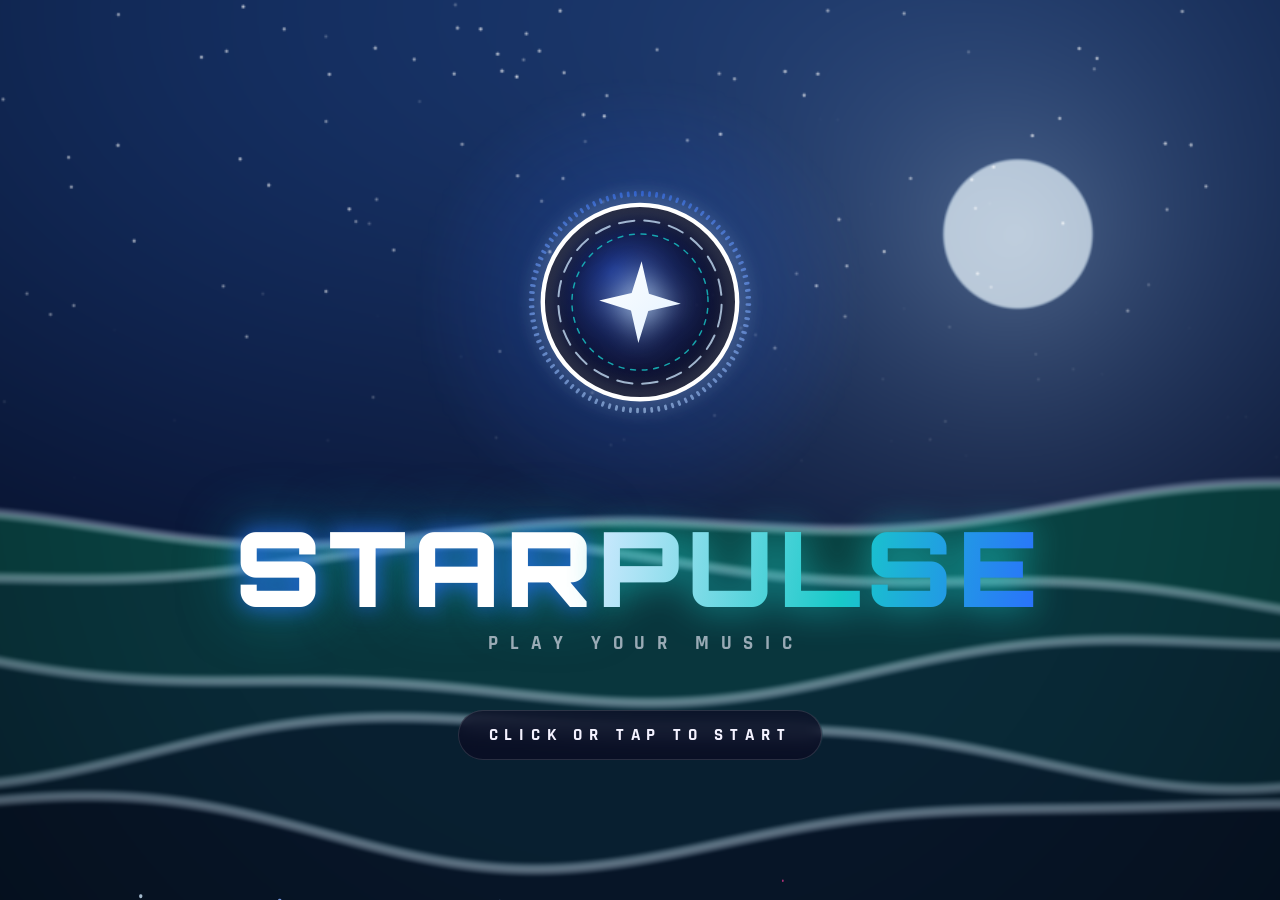
==== index.html @ 34069d81 "Add STARPULSE: a rhythm game for CrazyGames with original music and play-your-own-songs - Six origin" ====
<!DOCTYPE html>
<html lang="en">
<head>
<meta charset="utf-8">
<meta name="viewport" content="width=device-width, initial-scale=1, maximum-scale=1, user-scalable=no, viewport-fit=cover">
<title>STARPULSE — Play Your Music</title>
<meta name="description" content="STARPULSE is a neon rhythm game. Tap, slide and spin to the beat of an original soundtrack — or drop in your own songs and get an instant beatmap.">
<link rel="stylesheet" href="css/style.css">
</head>
<body data-state="boot">
<svg width="0" height="0" style="position:absolute" aria-hidden="true">
  <defs>
    <symbol id="i-gear" viewBox="0 0 24 24"><path fill="currentColor" d="M19.4 13a7.5 7.5 0 0 0 0-2l2-1.6a.5.5 0 0 0 .1-.6l-1.9-3.3a.5.5 0 0 0-.6-.2l-2.4 1a7.3 7.3 0 0 0-1.7-1l-.4-2.5a.5.5 0 0 0-.5-.4h-3.8a.5.5 0 0 0-.5.4l-.4 2.5a7.3 7.3 0 0 0-1.700 1l-2.400-1a.5.5 0 0 0-.6.2L2.500 8.800a.5.5 0 0 0 .1.6l2 1.600a7.500 7.500 0 0 0 0 2l-2 1.600a.5.5 0 0 0-.1.6l1.900 3.300c.1.2.4.3.6.2l2.400-1c.500.4 1.100.7 1.700 1l.4 2.500c0 .2.2.4.5.4h3.800c.3 0 .5-.2.5-.4l.4-2.500a7.300 7.300 0 0 0 1.700-1l2.400 1c.2.1.5 0 .6-.2l1.900-3.300a.5.5 0 0 0-.1-.6zM12 15.500a3.500 3.500 0 1 1 0-7 3.500 3.500 0 0 1 0 7z"/></symbol>
    <symbol id="i-trophy" viewBox="0 0 24 24"><path fill="currentColor" d="M18 3V2H6v1H2v4a4 4 0 0 0 4 4h.3A6 6 0 0 0 11 14.900V18H8v3h8v-3h-3v-3.100A6 6 0 0 0 17.700 11H18a4 4 0 0 0 4-4V3zM4 7V5h2v4a2 2 0 0 1-2-2zm16 0a2 2 0 0 1-2 2V5h2z"/></symbol>
    <symbol id="i-back" viewBox="0 0 24 24"><path fill="none" stroke="currentColor" stroke-width="2.6" stroke-linecap="round" stroke-linejoin="round" d="M15 5l-7 7 7 7"/></symbol>
    <symbol id="i-play" viewBox="0 0 24 24"><path fill="currentColor" d="M7 4.500v15a1 1 0 0 0 1.500.9l12.500-7.500a1 1 0 0 0 0-1.800L8.500 3.600A1 1 0 0 0 7 4.500z"/></symbol>
    <symbol id="i-pause" viewBox="0 0 24 24"><path fill="currentColor" d="M6 4h4v16H6zM14 4h4v16h-4z"/></symbol>
    <symbol id="i-plus" viewBox="0 0 24 24"><path fill="none" stroke="currentColor" stroke-width="2.6" stroke-linecap="round" d="M12 5v14M5 12h14"/></symbol>
    <symbol id="i-lock" viewBox="0 0 24 24"><path fill="currentColor" d="M17 9V7A5 5 0 0 0 7 7v2H5v12h14V9zm-8-2a3 3 0 0 1 6 0v2H9z"/></symbol>
    <symbol id="i-x" viewBox="0 0 24 24"><path fill="none" stroke="currentColor" stroke-width="2.6" stroke-linecap="round" d="M6 6l12 12M18 6L6 18"/></symbol>
    <symbol id="i-palette" viewBox="0 0 24 24"><path fill="currentColor" d="M12 3a9 9 0 1 0 0 18c1.100 0 2-.9 2-2 0-.5-.2-1-.5-1.300-.3-.4-.5-.8-.5-1.300 0-1.100.9-2 2-2h2.300A4.700 4.700 0 0 0 22 9.700C22 6 17.500 3 12 3zM6.500 12a1.500 1.500 0 1 1 0-3 1.500 1.500 0 0 1 0 3zm3-4a1.500 1.500 0 1 1 0-3 1.500 1.500 0 0 1 0 3zm5 0a1.500 1.500 0 1 1 0-3 1.500 1.500 0 0 1 0 3zm3 4a1.500 1.500 0 1 1 0-3 1.500 1.500 0 0 1 0 3z"/></symbol>
  </defs>
</svg>

<canvas id="bg"></canvas>
<canvas id="game"></canvas>

<div id="ui">
  <!-- BOOT -->
  <section id="scr-boot" class="screen active">
    <div class="boot-wrap">
      <h1 class="logo">STAR<span>PULSE</span></h1>
      <div class="boot-bar"><i id="boot-fill"></i></div>
      <div class="boot-text" id="boot-text">WARMING UP THE SYNTHS</div>
    </div>
  </section>

  <!-- TITLE -->
  <section id="scr-title" class="screen">
    <div class="title-wrap">
      <div class="emblem-slot" id="title-emblem"></div>
      <h1 class="logo big">STAR<span>PULSE</span></h1>
      <p class="tagline">PLAY YOUR MUSIC</p>
      <div class="press" id="press-start">CLICK OR TAP TO START</div>
    </div>
  </section>

  <!-- MAIN MENU -->
  <section id="scr-menu" class="screen">
    <header class="topbar">
      <div class="player">
        <div class="lvl"><span id="pl-level">1</span></div>
        <div class="pl-info">
          <div class="pl-name" id="pl-name">PLAYER</div>
          <div class="xpbar"><i id="pl-xp"></i></div>
          <div class="pl-sub" id="pl-sub">0 / 400 XP</div>
        </div>
      </div>
      <div class="top-actions">
        <button class="icon-btn" data-act="achv" title="Achievements"><svg><use href="#i-trophy"/></svg></button>
        <button class="icon-btn" data-act="settings" title="Settings"><svg><use href="#i-gear"/></svg></button>
      </div>
    </header>
    <div class="menu-main">
      <div class="emblem-slot" id="menu-emblem"></div>
      <div class="menu-col">
        <h1 class="logo">STAR<span>PULSE</span></h1>
        <nav class="menu-nav">
          <button class="mbtn primary" data-act="play"><b>PLAY</b><small>Original soundtrack · 4 difficulties each</small></button>
          <button class="mbtn" data-act="import"><b>YOUR MUSIC</b><small>Drop in any song — instant beatmap</small></button>
          <button class="mbtn" data-act="custom"><b>CUSTOMIZE</b><small>Note skins, palettes &amp; cursor trails</small></button>
          <button class="mbtn" data-act="help"><b>HOW TO PLAY</b><small>Tap · Slide · Spin</small></button>
        </nav>
      </div>
    </div>
    <footer class="nowplaying"><span class="eq"><i></i><i></i><i></i><i></i></span><span id="np-text">Synthesising soundtrack…</span></footer>
  </section>

  <!-- SONG SELECT -->
  <section id="scr-select" class="screen">
    <header class="topbar">
      <button class="back-btn" data-act="back"><svg><use href="#i-back"/></svg><span>BACK</span></button>
      <h2 class="scr-title">SELECT TRACK</h2>
      <div class="top-actions">
        <button class="icon-btn" data-act="custom" title="Customize"><svg><use href="#i-palette"/></svg></button>
        <button class="icon-btn" data-act="settings" title="Settings"><svg><use href="#i-gear"/></svg></button>
      </div>
    </header>
    <div class="select-body">
      <aside class="panel info">
        <div class="tag" id="si-genre">GENRE</div>
        <h2 id="si-title">Title</h2>
        <div class="artist" id="si-artist">Artist</div>
        <div class="stats">
          <div><b id="si-bpm">0</b><small>BPM</small></div>
          <div><b id="si-len">0:00</b><small>LENGTH</small></div>
          <div><b id="si-notes">0</b><small>NOTES</small></div>
          <div><b id="si-stars">0.0</b><small>LEVEL ★</small></div>
        </div>
        <div class="diff-tabs" id="diff-tabs"></div>
        <div class="best" id="si-best"></div>
        <div class="info-actions">
          <button class="btn ghost" data-act="mods">MODS<span id="mods-badge"></span></button>
          <button class="btn play" data-act="start"><svg><use href="#i-play"/></svg><span>PLAY</span></button>
        </div>
      </aside>
      <div class="song-list" id="song-list"></div>
    </div>
  </section>

  <!-- RESULTS -->
  <section id="scr-results" class="screen">
    <div class="res-wrap panel">
      <div class="res-left">
        <div class="rank-badge" id="res-rank">S</div>
        <div class="res-status" id="res-status">TRACK CLEAR</div>
        <div class="res-flags" id="res-flags"></div>
      </div>
      <div class="res-right">
        <div class="res-song"><h2 id="res-title">Title</h2><div id="res-sub">Artist</div></div>
        <div class="res-score" id="res-score">0</div>
        <div class="res-grid">
          <div><b id="res-acc">0%</b><small>ACCURACY</small></div>
          <div><b id="res-combo">0x</b><small>MAX COMBO</small></div>
          <div class="j p"><b id="res-p">0</b><small>PERFECT</small></div>
          <div class="j g"><b id="res-g">0</b><small>GREAT</small></div>
          <div class="j o"><b id="res-o">0</b><small>OK</small></div>
          <div class="j m"><b id="res-m">0</b><small>MISS</small></div>
        </div>
        <canvas id="res-graph"></canvas>
        <div class="res-timing" id="res-timing"></div>
        <div class="res-xp"><span id="res-xp-text">+0 XP</span><div class="xpbar"><i id="res-xp-bar"></i></div><span id="res-lvl">LV 1</span></div>
        <div class="res-actions">
          <button class="btn ghost" data-act="res-retry">RETRY</button>
          <button class="btn play" data-act="res-continue"><span>CONTINUE</span></button>
        </div>
      </div>
    </div>
  </section>

  <!-- IN-GAME BUTTONS -->
  <button id="btn-pause" class="hud-btn" title="Pause"><svg><use href="#i-pause"/></svg></button>
  <button id="btn-skip" class="skip-btn">SKIP INTRO <kbd>SPACE</kbd></button>

  <!-- OVERLAYS -->
  <div class="overlay" id="ov-pause"><div class="panel modal narrow">
    <h2>PAUSED</h2>
    <button class="btn play wide" data-act="resume"><span>RESUME</span></button>
    <button class="btn ghost wide" data-act="retry">RETRY</button>
    <button class="btn ghost wide" data-act="settings">SETTINGS</button>
    <button class="btn ghost wide" data-act="quit">QUIT TO TRACKS</button>
  </div></div>

  <div class="overlay" id="ov-fail"><div class="panel modal narrow">
    <h2 class="danger">ENERGY DEPLETED</h2>
    <p class="muted" id="fail-sub">You made it 0% of the way.</p>
    <button class="btn gold wide" data-act="revive" id="btn-revive"><span>▶ REVIVE — WATCH AD</span></button>
    <button class="btn play wide" data-act="fail-retry"><span>RETRY</span></button>
    <button class="btn ghost wide" data-act="fail-quit">QUIT TO TRACKS</button>
  </div></div>

  <div class="overlay" id="ov-loading"><div class="panel modal narrow center">
    <div class="spinner"></div>
    <h3 id="load-title">SYNTHESISING TRACK</h3>
    <div class="boot-bar"><i id="load-fill"></i></div>
    <p class="muted" id="load-sub">Rendering audio on your device…</p>
  </div></div>

  <div class="overlay" id="ov-mods"><div class="panel modal">
    <header><h2>MODS</h2><div class="mult" id="mods-mult">SCORE ×1.00</div><button class="icon-btn" data-act="close"><svg><use href="#i-x"/></svg></button></header>
    <div class="mods-grid" id="mods-grid"></div>
    <footer><button class="btn ghost" data-act="mods-clear">CLEAR ALL</button><button class="btn play" data-act="close"><span>DONE</span></button></footer>
  </div></div>

  <div class="overlay" id="ov-settings"><div class="panel modal">
    <header><h2>SETTINGS</h2><button class="icon-btn" data-act="close"><svg><use href="#i-x"/></svg></button></header>
    <div class="settings" id="settings-body"></div>
  </div></div>

  <div class="overlay" id="ov-custom"><div class="panel modal wide-modal">
    <header><h2>CUSTOMIZE</h2><button class="icon-btn" data-act="close"><svg><use href="#i-x"/></svg></button></header>
    <div class="custom" id="custom-body"></div>
  </div></div>

  <div class="overlay" id="ov-achv"><div class="panel modal">
    <header><h2>ACHIEVEMENTS</h2><div class="mult" id="achv-count">0 / 0</div><button class="icon-btn" data-act="close"><svg><use href="#i-x"/></svg></button></header>
    <div class="achv" id="achv-body"></div>
  </div></div>

  <div class="overlay" id="ov-help"><div class="panel modal wide-modal">
    <header><h2>HOW TO PLAY</h2><button class="icon-btn" data-act="close"><svg><use href="#i-x"/></svg></button></header>
    <div class="help">
      <div class="help-card"><div class="demo tap"><i class="ring"></i><i class="orb">1</i></div><h3>TAP</h3><p>Hit the orb the moment the ring closes onto it. Closer timing means a better judgement.</p></div>
      <div class="help-card"><div class="demo slide"><i class="track"></i><i class="ball"></i></div><h3>SLIDE</h3><p>Press the head, then hold and follow the ball along the trail. Arrows mean it bounces back.</p></div>
      <div class="help-card"><div class="demo spin"><i class="arc"></i><i class="arc b"></i></div><h3>SPIN</h3><p>Hold and circle around the reactor as fast as you can until it reads CLEAR.</p></div>
    </div>
    <div class="help-keys">
      <div><kbd>MOUSE</kbd> aim · <kbd id="hk1">Z</kbd> <kbd id="hk2">X</kbd> or click to hit</div>
      <div><kbd>TOUCH</kbd> tap and drag directly on the notes</div>
      <div><kbd>ESC</kbd> pause · <kbd>SPACE</kbd> skip intro</div>
    </div>
    <p class="muted center">Keep your energy bar alive, build combos, and ride the FEVER sections. Bring your own songs under <b>YOUR MUSIC</b> — they are analysed on your device and never uploaded.</p>
    <footer><button class="btn play" data-act="close"><span>GOT IT</span></button></footer>
  </div></div>

  <div class="overlay" id="ov-import"><div class="panel modal narrow center">
    <h2>YOUR MUSIC</h2>
    <p class="muted">Choose audio files from your device (MP3, OGG, WAV, FLAC, M4A). STARPULSE listens to the track, finds its tempo and beats, and builds four difficulties in seconds.</p>
    <button class="btn play wide" data-act="pick-file"><svg><use href="#i-plus"/></svg><span>CHOOSE FILES</span></button>
    <p class="fine">…or drag &amp; drop files anywhere on the game.<br>Your music stays on this device: it is never uploaded or shared.</p>
    <button class="btn ghost wide" data-act="close">CANCEL</button>
  </div></div>

  <div id="drop-hint"><div>DROP YOUR MUSIC TO PLAY IT</div></div>
  <div id="toasts"></div>
</div>

<input type="file" id="file" accept="audio/*,.mp3,.ogg,.oga,.wav,.flac,.m4a,.aac,.opus,.webm" multiple hidden>
<script type="module" src="js/main.js"></script>
</body>
</html>
---- css/style.css ----
@font-face { font-family: "Orbitron"; src: url("../fonts/orbitron-latin-700-normal.woff2") format("woff2"); font-weight: 700; font-display: swap; }
@font-face { font-family: "Orbitron"; src: url("../fonts/orbitron-latin-900-normal.woff2") format("woff2"); font-weight: 900; font-display: swap; }
@font-face { font-family: "Rajdhani"; src: url("../fonts/rajdhani-latin-500-normal.woff2") format("woff2"); font-weight: 500; font-display: swap; }
@font-face { font-family: "Rajdhani"; src: url("../fonts/rajdhani-latin-600-normal.woff2") format("woff2"); font-weight: 600; font-display: swap; }
@font-face { font-family: "Rajdhani"; src: url("../fonts/rajdhani-latin-700-normal.woff2") format("woff2"); font-weight: 700; font-display: swap; }

:root {
  --c1: #b517ff; --c2: #ff3fa4; --c3: #ffd166;
  --ink: #f4f2ff; --mute: rgba(244, 242, 255, 0.62); --line: rgba(255, 255, 255, 0.13);
  --glass: rgba(12, 9, 32, 0.66); --glass2: rgba(255, 255, 255, 0.06);
  --gold: #ffd666; --fd: "Orbitron", "Rajdhani", system-ui, sans-serif; --fu: "Rajdhani", system-ui, "Segoe UI", Roboto, sans-serif;
  --safe-t: env(safe-area-inset-top, 0px); --safe-b: env(safe-area-inset-bottom, 0px);
}
* { box-sizing: border-box; margin: 0; padding: 0; -webkit-tap-highlight-color: transparent; }
html, body { width: 100%; height: 100%; overflow: hidden; background: #05030f; color: var(--ink); font-family: var(--fu); font-weight: 600; font-size: 16px; line-height: 1.25; user-select: none; -webkit-user-select: none; touch-action: none; overscroll-behavior: none; }
button { font: inherit; color: inherit; background: none; border: 0; cursor: pointer; }
svg { width: 1.2em; height: 1.2em; display: block; }
kbd { font: 700 0.8em var(--fu); padding: 2px 7px; border: 1px solid var(--line); border-radius: 6px; background: var(--glass2); letter-spacing: 0.06em; }

#bg, #game { position: fixed; inset: 0; width: 100%; height: 100%; display: block; }
#bg.nogl { background: radial-gradient(120% 90% at 50% 110%, color-mix(in srgb, var(--c1) 55%, #05030f), #05030f 70%), #05030f; }
#game { z-index: 1; }
body[data-state="play"] #game { cursor: none; }
#ui { position: fixed; inset: 0; z-index: 2; pointer-events: none; }
#ui > * { pointer-events: auto; }

/* ------------------------------------------------------------ screens */
.screen { position: absolute; inset: 0; display: flex; flex-direction: column; opacity: 0; visibility: hidden; transform: scale(1.02); transition: opacity 0.35s ease, transform 0.45s cubic-bezier(0.2, 0.8, 0.2, 1), visibility 0s linear 0.35s; pointer-events: none !important; }
.screen.active { opacity: 1; visibility: visible; transform: none; transition-delay: 0s; pointer-events: auto !important; }
body[data-state="play"] .screen { display: none; }

.logo { font: 900 clamp(34px, 6.2vw, 68px)/0.95 var(--fd); letter-spacing: 0.06em; color: #fff; text-shadow: 0 0 22px color-mix(in srgb, var(--c1) 80%, transparent), 0 0 60px color-mix(in srgb, var(--c2) 60%, transparent); }
.logo span { background: linear-gradient(100deg, var(--c3), var(--c2) 55%, var(--c1)); -webkit-background-clip: text; background-clip: text; color: transparent; text-shadow: none; filter: drop-shadow(0 0 18px color-mix(in srgb, var(--c2) 70%, transparent)); }
.logo.big { font-size: clamp(44px, 9vw, 104px); }
.tagline { font: 700 clamp(13px, 1.8vw, 19px) var(--fu); letter-spacing: 0.62em; margin: 14px 0 0 0.62em; color: var(--mute); }

.boot-wrap, .title-wrap { margin: auto; text-align: center; display: flex; flex-direction: column; align-items: center; }
.boot-bar { width: min(340px, 70vw); height: 5px; border-radius: 3px; background: rgba(255, 255, 255, 0.12); overflow: hidden; margin-top: 30px; }
.boot-bar i { display: block; height: 100%; width: 0%; background: linear-gradient(90deg, var(--c1), var(--c3)); box-shadow: 0 0 14px var(--c3); transition: width 0.25s ease; }
.boot-text { margin-top: 14px; font-size: 13px; letter-spacing: 0.34em; color: var(--mute); }
.emblem-slot { width: clamp(150px, 30vh, 280px); aspect-ratio: 1; flex: none; }
#title-emblem { margin-bottom: clamp(52px, 9vh, 96px); margin-top: 3vh; }
.press { margin-top: clamp(30px, 6vh, 64px); font: 700 clamp(13px, 1.6vw, 17px) var(--fu); letter-spacing: 0.4em; padding: 13px 30px; border: 1px solid var(--line); border-radius: 999px; background: var(--glass); backdrop-filter: blur(10px); animation: breathe 1.8s ease-in-out infinite; }
#scr-title { cursor: pointer; }
@keyframes breathe { 0%, 100% { opacity: 0.55; transform: scale(1); } 50% { opacity: 1; transform: scale(1.035); box-shadow: 0 0 34px color-mix(in srgb, var(--c3) 45%, transparent); } }

/* ------------------------------------------------------------ top bar */
.topbar { display: flex; align-items: center; gap: 16px; padding: calc(14px + var(--safe-t)) 22px 8px; flex: none; }
.top-actions { margin-left: auto; display: flex; gap: 10px; }
.icon-btn { width: 44px; height: 44px; display: grid; place-items: center; border-radius: 13px; background: var(--glass); border: 1px solid var(--line); backdrop-filter: blur(10px); transition: transform 0.15s, background 0.15s, box-shadow 0.15s; }
.icon-btn:hover { transform: translateY(-2px); background: rgba(255, 255, 255, 0.14); box-shadow: 0 6px 22px color-mix(in srgb, var(--c1) 45%, transparent); }
.icon-btn svg { width: 22px; height: 22px; }
.back-btn { display: flex; align-items: center; gap: 6px; height: 44px; padding: 0 18px 0 10px; border-radius: 13px; background: var(--glass); border: 1px solid var(--line); backdrop-filter: blur(10px); font-weight: 700; letter-spacing: 0.14em; transition: transform 0.15s, background 0.15s; }
.back-btn:hover { transform: translateX(-3px); background: rgba(255, 255, 255, 0.14); }
.scr-title { font: 700 clamp(15px, 2vw, 21px) var(--fd); letter-spacing: 0.26em; }

.player { display: flex; align-items: center; gap: 12px; padding: 8px 18px 8px 8px; border-radius: 999px; background: var(--glass); border: 1px solid var(--line); backdrop-filter: blur(10px); }
.lvl { width: 46px; height: 46px; border-radius: 50%; display: grid; place-items: center; font: 700 17px var(--fd); background: conic-gradient(from 210deg, var(--c1), var(--c2), var(--c3), var(--c1)); position: relative; }
.lvl::before { content: ""; position: absolute; inset: 3px; border-radius: 50%; background: #0c0920; }
.lvl span { position: relative; }
.pl-name { font-weight: 700; letter-spacing: 0.12em; font-size: 15px; max-width: 40vw; overflow: hidden; text-overflow: ellipsis; white-space: nowrap; }
.xpbar { width: 150px; max-width: 34vw; height: 5px; border-radius: 3px; background: rgba(255, 255, 255, 0.14); overflow: hidden; margin: 4px 0 3px; }
.xpbar i { display: block; height: 100%; width: 0%; background: linear-gradient(90deg, var(--c2), var(--c3)); transition: width 0.9s cubic-bezier(0.2, 0.8, 0.2, 1); }
.pl-sub { font-size: 11.5px; color: var(--mute); letter-spacing: 0.1em; }

/* ------------------------------------------------------------ main menu */
.menu-main { flex: 1; display: flex; align-items: center; justify-content: center; gap: clamp(28px, 7vw, 110px); padding: 0 5vw; min-height: 0; }
.menu-main .emblem-slot { width: clamp(150px, 40vh, 360px); }
.menu-col { display: flex; flex-direction: column; gap: clamp(14px, 3vh, 30px); min-width: 0; }
.menu-nav { display: flex; flex-direction: column; gap: 11px; }
.mbtn { position: relative; width: min(430px, 84vw); text-align: left; padding: 13px 26px 12px; border-radius: 15px; background: linear-gradient(100deg, rgba(255, 255, 255, 0.1), rgba(255, 255, 255, 0.03)); border: 1px solid var(--line); backdrop-filter: blur(12px); overflow: hidden; transition: transform 0.2s cubic-bezier(0.2, 0.8, 0.2, 1), border-color 0.2s, box-shadow 0.2s; }
.mbtn::before { content: ""; position: absolute; left: 0; top: 0; bottom: 0; width: 5px; background: linear-gradient(var(--c3), var(--c1)); transition: width 0.25s; opacity: 0.9; }
.mbtn::after { content: ""; position: absolute; inset: 0; background: linear-gradient(100deg, color-mix(in srgb, var(--c1) 60%, transparent), color-mix(in srgb, var(--c2) 30%, transparent) 60%, transparent); opacity: 0; transition: opacity 0.25s; }
.mbtn b, .mbtn small { position: relative; z-index: 1; display: block; }
.mbtn b { font: 700 clamp(17px, 2.3vw, 23px) var(--fd); letter-spacing: 0.16em; }
.mbtn small { font-size: 13.5px; color: var(--mute); letter-spacing: 0.05em; margin-top: 3px; font-weight: 500; }
.mbtn:hover, .mbtn:focus-visible { transform: translateX(12px) scale(1.02); border-color: rgba(255, 255, 255, 0.4); box-shadow: 0 10px 40px color-mix(in srgb, var(--c1) 45%, transparent); outline: none; }
.mbtn:hover::after, .mbtn:focus-visible::after { opacity: 0.7; }
.mbtn:hover small { color: #fff; }
.mbtn.primary { padding-top: 18px; padding-bottom: 17px; border-color: rgba(255, 255, 255, 0.3); }
.mbtn.primary::after { opacity: 0.42; }
.mbtn.primary b { font-size: clamp(22px, 3.2vw, 32px); }
.nowplaying { flex: none; display: flex; align-items: center; gap: 12px; padding: 10px 24px calc(16px + var(--safe-b)); font-size: 14px; letter-spacing: 0.1em; color: var(--mute); }
.eq { display: inline-flex; gap: 3px; align-items: flex-end; height: 16px; }
.eq i { width: 3px; background: var(--c3); border-radius: 2px; animation: eq 0.9s ease-in-out infinite; }
.eq i:nth-child(2) { animation-delay: -0.3s; } .eq i:nth-child(3) { animation-delay: -0.55s; } .eq i:nth-child(4) { animation-delay: -0.15s; }
@keyframes eq { 0%, 100% { height: 4px; } 50% { height: 16px; } }

/* ------------------------------------------------------------ panels & buttons */
.panel { background: var(--glass); border: 1px solid var(--line); border-radius: 22px; backdrop-filter: blur(18px) saturate(1.3); -webkit-backdrop-filter: blur(18px) saturate(1.3); box-shadow: 0 24px 80px rgba(0, 0, 0, 0.5), inset 0 1px 0 rgba(255, 255, 255, 0.08); }
.btn { display: inline-flex; align-items: center; justify-content: center; gap: 10px; height: 50px; padding: 0 26px; border-radius: 14px; font: 700 16px var(--fd); letter-spacing: 0.16em; transition: transform 0.15s, box-shadow 0.2s, background 0.2s, filter 0.2s; white-space: nowrap; }
.btn:active { transform: scale(0.96); }
.btn.ghost { background: rgba(255, 255, 255, 0.08); border: 1px solid var(--line); }
.btn.ghost:hover { background: rgba(255, 255, 255, 0.18); }
.btn.play { background: linear-gradient(100deg, var(--c1), var(--c2)); box-shadow: 0 8px 30px color-mix(in srgb, var(--c1) 55%, transparent), inset 0 1px 0 rgba(255, 255, 255, 0.35); color: #fff; text-shadow: 0 1px 6px rgba(0, 0, 0, 0.35); }
.btn.play:hover { transform: translateY(-2px) scale(1.02); filter: brightness(1.15); box-shadow: 0 12px 44px color-mix(in srgb, var(--c2) 65%, transparent), inset 0 1px 0 rgba(255, 255, 255, 0.4); }
.btn.gold { background: linear-gradient(100deg, #ffb347, #ffd666); color: #2a1600; box-shadow: 0 8px 30px rgba(255, 190, 80, 0.4); }
.btn.gold:hover { filter: brightness(1.1); transform: translateY(-2px); }
.btn.wide { width: 100%; }
.btn[disabled] { opacity: 0.4; pointer-events: none; }
.muted { color: var(--mute); font-weight: 500; }
.fine { font-size: 13px; color: var(--mute); font-weight: 500; line-height: 1.4; }
.center { text-align: center; }
.danger { color: #ff5c7c; text-shadow: 0 0 24px rgba(255, 60, 100, 0.6); }

/* ------------------------------------------------------------ song select */
.select-body { flex: 1; min-height: 0; display: flex; gap: clamp(14px, 2.4vw, 34px); padding: 6px clamp(14px, 3vw, 42px) calc(18px + var(--safe-b)); }
.info { width: min(430px, 40vw); flex: none; padding: clamp(16px, 2.6vh, 28px); display: flex; flex-direction: column; gap: clamp(8px, 1.6vh, 16px); align-self: center; max-height: 100%; overflow: hidden; }
.tag { align-self: flex-start; font-size: 12px; font-weight: 700; letter-spacing: 0.24em; padding: 4px 12px; border-radius: 999px; background: linear-gradient(100deg, var(--c1), var(--c2)); }
.info h2 { font: 900 clamp(22px, 3.2vw, 38px)/1.05 var(--fd); letter-spacing: 0.03em; overflow-wrap: anywhere; text-shadow: 0 0 26px color-mix(in srgb, var(--c1) 70%, transparent); display: -webkit-box; -webkit-line-clamp: 2; -webkit-box-orient: vertical; overflow: hidden; }
.artist { color: var(--mute); letter-spacing: 0.1em; font-size: 15px; white-space: nowrap; overflow: hidden; text-overflow: ellipsis; }
.stats { display: grid; grid-template-columns: repeat(4, 1fr); gap: 8px; }
.stats div, .res-grid div { background: var(--glass2); border: 1px solid var(--line); border-radius: 12px; padding: 8px 4px 6px; text-align: center; }
.stats b { display: block; font: 700 clamp(15px, 1.9vw, 20px) var(--fd); }
small { font-size: 10.5px; letter-spacing: 0.16em; color: var(--mute); font-weight: 700; }
.diff-tabs { display: grid; grid-template-columns: repeat(4, 1fr); gap: 7px; }
.diff { padding: 9px 2px 7px; border-radius: 12px; border: 1px solid var(--line); background: var(--glass2); text-align: center; transition: transform 0.15s, background 0.2s, box-shadow 0.2s; position: relative; overflow: hidden; }
.diff b { display: block; font: 700 12.5px var(--fd); letter-spacing: 0.08em; }
.diff span { font-size: 12px; color: var(--mute); }
.diff::before { content: ""; position: absolute; left: 0; right: 0; bottom: 0; height: 3px; background: var(--dc); }
.diff:hover { transform: translateY(-2px); }
.diff.on { background: color-mix(in srgb, var(--dc) 30%, transparent); border-color: var(--dc); box-shadow: 0 0 24px color-mix(in srgb, var(--dc) 45%, transparent); }
.diff.on span { color: #fff; }
.best { display: flex; align-items: center; gap: 14px; min-height: 58px; padding: 8px 14px; border-radius: 14px; background: var(--glass2); border: 1px solid var(--line); }
.best .rk { font: 900 32px var(--fd); width: 54px; text-align: center; }
.best .bs { font: 700 20px var(--fd); }
.best .bd { font-size: 13px; color: var(--mute); letter-spacing: 0.06em; }
.info-actions { display: flex; gap: 10px; margin-top: auto; }
.info-actions .btn.play { flex: 1; height: 58px; font-size: 20px; }
#mods-badge { font: 700 12px var(--fu); background: var(--c3); color: #1a1030; border-radius: 999px; padding: 1px 8px; display: none; }
#mods-badge.on { display: inline-block; }

.song-list { flex: 1; min-width: 0; overflow-y: auto; overflow-x: hidden; padding: 8px 8px 30px 26px; display: flex; flex-direction: column; gap: 10px; scrollbar-width: thin; scrollbar-color: rgba(255, 255, 255, 0.25) transparent; touch-action: pan-y; -webkit-overflow-scrolling: touch; }
.song { position: relative; display: flex; align-items: center; gap: 14px; text-align: left; padding: 12px 18px 12px 14px; border-radius: 16px; background: var(--glass); border: 1px solid var(--line); backdrop-filter: blur(10px); transition: transform 0.25s cubic-bezier(0.2, 0.8, 0.2, 1), border-color 0.2s, box-shadow 0.25s, background 0.2s; flex: none; overflow: hidden; }
.song::before { content: ""; position: absolute; inset: 0; background: linear-gradient(100deg, color-mix(in srgb, var(--s1) 55%, transparent), color-mix(in srgb, var(--s2) 18%, transparent) 55%, transparent 80%); opacity: 0.35; transition: opacity 0.25s; }
.song > * { position: relative; }
.song .disc { width: 52px; height: 52px; border-radius: 14px; flex: none; background: conic-gradient(from 40deg, var(--s1), var(--s2), var(--s3), var(--s1)); display: grid; place-items: center; font: 900 20px var(--fd); box-shadow: inset 0 0 0 2px rgba(255, 255, 255, 0.35); text-shadow: 0 2px 8px rgba(0, 0, 0, 0.5); }
.song .meta { min-width: 0; flex: 1; }
.song .t { font: 700 clamp(15px, 1.8vw, 19px) var(--fd); letter-spacing: 0.03em; white-space: nowrap; overflow: hidden; text-overflow: ellipsis; }
.song .a { font-size: 13px; color: var(--mute); letter-spacing: 0.08em; white-space: nowrap; overflow: hidden; text-overflow: ellipsis; margin-top: 2px; }
.song .r { font: 900 22px var(--fd); min-width: 36px; text-align: right; }
.song .del { width: 30px; height: 30px; border-radius: 9px; display: grid; place-items: center; background: rgba(255, 255, 255, 0.08); opacity: 0.6; }
.song .del:hover { background: #ff3d6b; opacity: 1; }
.song .del svg { width: 15px; height: 15px; }
.song:hover { transform: translateX(-8px); border-color: rgba(255, 255, 255, 0.32); }
.song.on { transform: translateX(-20px) scale(1.02); border-color: #fff; box-shadow: 0 10px 44px color-mix(in srgb, var(--s1) 55%, transparent); background: rgba(20, 14, 48, 0.8); }
.song.on::before { opacity: 0.85; }
.song.add { border-style: dashed; justify-content: center; padding: 16px; font: 700 15px var(--fd); letter-spacing: 0.14em; color: var(--ink); gap: 10px; }
.song.add::before { display: none; }
.song.add small { display: block; font: 500 12.5px var(--fu); letter-spacing: 0.04em; margin-top: 3px; }
.list-head { font-size: 12px; letter-spacing: 0.3em; color: var(--mute); padding: 8px 6px 0; flex: none; }
.rk-Sp, .rk-S { color: var(--gold); text-shadow: 0 0 18px rgba(255, 214, 102, 0.8); }
.rk-A { color: #7dffb2; } .rk-B { color: #5fc8ff; } .rk-C { color: #c9a0ff; } .rk-D, .rk-F { color: #ff6b8a; }

/* ------------------------------------------------------------ results */
#scr-results { align-items: center; justify-content: center; padding: 16px; }
.res-wrap { display: flex; gap: clamp(16px, 3vw, 44px); padding: clamp(18px, 3vw, 40px); width: min(980px, 100%); max-height: 100%; overflow: auto; align-items: center; touch-action: pan-y; }
.res-left { flex: none; text-align: center; width: clamp(140px, 24vw, 260px); }
.rank-badge { font: 900 clamp(84px, 15vw, 180px)/1 var(--fd); background: linear-gradient(160deg, #fff, var(--c3) 45%, var(--c2)); -webkit-background-clip: text; background-clip: text; color: transparent; filter: drop-shadow(0 0 34px color-mix(in srgb, var(--c3) 70%, transparent)); transform: scale(0); }
.rank-badge.show { animation: rankin 0.7s cubic-bezier(0.2, 1.5, 0.3, 1) forwards; }
.rank-badge.rF { background: linear-gradient(160deg, #ff9db0, #ff2a55); -webkit-background-clip: text; background-clip: text; filter: drop-shadow(0 0 30px rgba(255, 40, 80, 0.6)); }
@keyframes rankin { 0% { transform: scale(3.2) rotate(-14deg); opacity: 0; } 60% { opacity: 1; } 100% { transform: scale(1) rotate(0); opacity: 1; } }
.res-status { font: 700 15px var(--fd); letter-spacing: 0.26em; margin-top: 8px; }
.res-flags { display: flex; flex-wrap: wrap; gap: 6px; justify-content: center; margin-top: 12px; }
.flag { font-size: 11.5px; font-weight: 700; letter-spacing: 0.16em; padding: 4px 10px; border-radius: 999px; background: var(--glass2); border: 1px solid var(--line); }
.flag.gold { background: linear-gradient(100deg, #ffb347, #ffd666); color: #2a1600; border: 0; }
.res-right { flex: 1; min-width: 0; display: flex; flex-direction: column; gap: 11px; }
.res-song h2 { font: 700 clamp(17px, 2.4vw, 26px) var(--fd); white-space: nowrap; overflow: hidden; text-overflow: ellipsis; }
.res-song div { color: var(--mute); font-size: 14px; letter-spacing: 0.08em; }
.res-score { font: 900 clamp(34px, 6vw, 64px)/1 var(--fd); letter-spacing: 0.04em; text-shadow: 0 0 30px color-mix(in srgb, var(--c1) 70%, transparent); }
.res-grid { display: grid; grid-template-columns: repeat(6, 1fr); gap: 7px; }
.res-grid b { display: block; font: 700 clamp(14px, 1.9vw, 21px) var(--fd); }
.res-grid .p b { color: var(--gold); } .res-grid .g b { color: #5fc8ff; } .res-grid .o b { color: #78ffaa; } .res-grid .m b { color: #ff6b8a; }
#res-graph { width: 100%; height: 84px; border-radius: 12px; background: var(--glass2); border: 1px solid var(--line); }
.res-timing { font-size: 13px; color: var(--mute); display: flex; gap: 10px; align-items: center; flex-wrap: wrap; min-height: 22px; }
.res-timing button { font-size: 12px; font-weight: 700; letter-spacing: 0.1em; padding: 3px 10px; border-radius: 8px; border: 1px solid var(--line); background: var(--glass2); }
.res-timing button:hover { background: rgba(255, 255, 255, 0.2); }
.res-xp { display: flex; align-items: center; gap: 12px; font-size: 14px; letter-spacing: 0.1em; }
.res-xp .xpbar { flex: 1; width: auto; max-width: none; height: 7px; }
.res-actions { display: flex; gap: 10px; }
.res-actions .btn { flex: 1; }

/* ------------------------------------------------------------ in-game buttons */
.hud-btn { position: absolute; top: calc(12px + var(--safe-t)); right: 12px; width: 40px; height: 40px; border-radius: 12px; display: none; place-items: center; background: rgba(12, 9, 32, 0.5); border: 1px solid var(--line); opacity: 0.7; }
.hud-btn:hover { opacity: 1; }
body[data-state="play"] .hud-btn { display: grid; }
.skip-btn { position: absolute; right: 18px; bottom: calc(46px + var(--safe-b)); padding: 11px 20px; border-radius: 12px; background: var(--glass); border: 1px solid var(--line); font-weight: 700; letter-spacing: 0.16em; display: none; animation: breathe 1.6s ease-in-out infinite; }
.skip-btn.on { display: block; }

/* ------------------------------------------------------------ overlays */
.overlay { position: absolute; inset: 0; display: flex; align-items: center; justify-content: center; padding: 14px; background: rgba(4, 2, 14, 0.62); backdrop-filter: blur(6px); opacity: 0; visibility: hidden; transition: opacity 0.22s, visibility 0s linear 0.22s; z-index: 10; pointer-events: none !important; }
.overlay.on { opacity: 1; visibility: visible; transition-delay: 0s; pointer-events: auto !important; }
.modal { width: min(620px, 100%); max-height: 100%; overflow: auto; padding: clamp(18px, 3vw, 30px); display: flex; flex-direction: column; gap: 14px; transform: translateY(18px) scale(0.97); transition: transform 0.3s cubic-bezier(0.2, 0.9, 0.2, 1); touch-action: pan-y; scrollbar-width: thin; }
.overlay.on .modal { transform: none; }
.modal.narrow { width: min(400px, 100%); }
.modal.wide-modal { width: min(860px, 100%); }
.modal.center { align-items: center; text-align: center; }
.modal header { display: flex; align-items: center; gap: 14px; }
.modal header .icon-btn { margin-left: auto; width: 38px; height: 38px; }
.modal header .mult + .icon-btn { margin-left: 0; }
.modal h2 { font: 900 clamp(19px, 2.8vw, 26px) var(--fd); letter-spacing: 0.18em; }
.modal h3 { font: 700 15px var(--fd); letter-spacing: 0.18em; }
.modal footer { display: flex; gap: 10px; justify-content: flex-end; margin-top: 4px; }
.mult { margin-left: auto; font: 700 14px var(--fd); color: var(--c3); letter-spacing: 0.1em; }
.spinner { width: 54px; height: 54px; border-radius: 50%; border: 4px solid rgba(255, 255, 255, 0.14); border-top-color: var(--c3); border-right-color: var(--c2); animation: spin 0.8s linear infinite; }
@keyframes spin { to { transform: rotate(360deg); } }

.mods-grid { display: grid; grid-template-columns: repeat(auto-fill, minmax(170px, 1fr)); gap: 10px; }
.mod { text-align: left; padding: 12px 14px; border-radius: 14px; background: var(--glass2); border: 1px solid var(--line); transition: transform 0.15s, background 0.2s, box-shadow 0.2s; }
.mod b { font: 700 14px var(--fd); letter-spacing: 0.1em; display: flex; justify-content: space-between; gap: 6px; }
.mod b i { font-style: normal; color: var(--c3); font-size: 12px; }
.mod p { font-size: 13px; color: var(--mute); font-weight: 500; margin-top: 4px; }
.mod:hover { transform: translateY(-2px); }
.mod.on { background: linear-gradient(120deg, color-mix(in srgb, var(--c1) 55%, transparent), color-mix(in srgb, var(--c2) 40%, transparent)); border-color: #fff; box-shadow: 0 6px 28px color-mix(in srgb, var(--c1) 50%, transparent); }
.mod.on p { color: #fff; }

.settings { display: flex; flex-direction: column; gap: 4px; }
.settings h4 { font: 700 12px var(--fu); letter-spacing: 0.3em; color: var(--c3); margin: 12px 0 4px; }
.row { display: flex; align-items: center; gap: 14px; min-height: 40px; }
.row label { flex: 1; font-size: 15px; letter-spacing: 0.04em; }
.row output { width: 62px; text-align: right; font-size: 14px; color: var(--mute); font-variant-numeric: tabular-nums; }
input[type="range"] { -webkit-appearance: none; appearance: none; width: min(220px, 40vw); height: 6px; border-radius: 3px; background: rgba(255, 255, 255, 0.18); outline: none; touch-action: none; }
input[type="range"]::-webkit-slider-thumb { -webkit-appearance: none; width: 20px; height: 20px; border-radius: 50%; background: #fff; box-shadow: 0 0 14px var(--c3); cursor: pointer; }
input[type="range"]::-moz-range-thumb { width: 20px; height: 20px; border: 0; border-radius: 50%; background: #fff; box-shadow: 0 0 14px var(--c3); cursor: pointer; }
.seg { display: inline-flex; border-radius: 10px; overflow: hidden; border: 1px solid var(--line); }
.seg button { padding: 7px 14px; font-size: 13px; font-weight: 700; letter-spacing: 0.1em; background: var(--glass2); }
.seg button.on { background: linear-gradient(100deg, var(--c1), var(--c2)); }
.toggle { width: 52px; height: 28px; border-radius: 999px; background: rgba(255, 255, 255, 0.16); position: relative; transition: background 0.2s; flex: none; }
.toggle::after { content: ""; position: absolute; top: 3px; left: 3px; width: 22px; height: 22px; border-radius: 50%; background: #fff; transition: transform 0.2s; }
.toggle.on { background: linear-gradient(100deg, var(--c1), var(--c2)); }
.toggle.on::after { transform: translateX(24px); }
.keybtn { min-width: 64px; padding: 7px 12px; border-radius: 10px; border: 1px solid var(--line); background: var(--glass2); font: 700 14px var(--fd); }
.keybtn.wait { border-color: var(--c3); animation: breathe 0.9s infinite; }

.custom h4 { font: 700 12px var(--fu); letter-spacing: 0.3em; color: var(--c3); margin: 10px 0 8px; }
.tiles { display: grid; grid-template-columns: repeat(auto-fill, minmax(118px, 1fr)); gap: 10px; }
.tile { position: relative; padding: 12px 8px 10px; border-radius: 14px; background: var(--glass2); border: 1px solid var(--line); text-align: center; transition: transform 0.15s, box-shadow 0.2s; }
.tile:hover { transform: translateY(-3px); }
.tile.on { border-color: #fff; box-shadow: 0 0 26px color-mix(in srgb, var(--c1) 60%, transparent); background: color-mix(in srgb, var(--c1) 26%, transparent); }
.tile .pv { height: 58px; display: grid; place-items: center; }
.tile .pv canvas { width: 58px; height: 58px; }
.tile .sw { display: flex; gap: 4px; }
.tile .sw i { width: 17px; height: 34px; border-radius: 6px; box-shadow: 0 0 10px currentColor; }
.tile .tr { width: 84px; height: 8px; border-radius: 4px; }
.tile b { display: block; font-size: 14px; letter-spacing: 0.08em; margin-top: 6px; }
.tile .lk { font-size: 11.5px; color: var(--mute); letter-spacing: 0.08em; margin-top: 2px; display: block; min-height: 15px; }
.tile.locked .pv { opacity: 0.35; filter: grayscale(0.6); }
.tile.locked .lk { color: var(--gold); }

.achv { display: grid; grid-template-columns: repeat(auto-fill, minmax(240px, 1fr)); gap: 9px; }
.ach { display: flex; gap: 12px; align-items: center; padding: 10px 12px; border-radius: 13px; background: var(--glass2); border: 1px solid var(--line); opacity: 0.5; }
.ach.got { opacity: 1; border-color: color-mix(in srgb, var(--gold) 70%, transparent); background: rgba(255, 214, 102, 0.08); }
.ach .ic { width: 38px; height: 38px; border-radius: 11px; display: grid; place-items: center; background: rgba(255, 255, 255, 0.1); flex: none; }
.ach.got .ic { background: linear-gradient(140deg, #ffb347, #ffd666); color: #2a1600; }
.ach b { font-size: 15px; letter-spacing: 0.06em; display: block; }
.ach span { font-size: 12.5px; color: var(--mute); font-weight: 500; }

.help { display: grid; grid-template-columns: repeat(3, 1fr); gap: 12px; }
.help-card { background: var(--glass2); border: 1px solid var(--line); border-radius: 16px; padding: 14px; text-align: center; }
.help-card h3 { margin: 8px 0 4px; color: var(--c3); }
.help-card p { font-size: 14px; color: var(--mute); font-weight: 500; }
.help-keys { display: flex; flex-wrap: wrap; gap: 8px 22px; justify-content: center; font-size: 14px; }
.demo { height: 96px; position: relative; display: grid; place-items: center; }
.demo .orb { width: 46px; height: 46px; border-radius: 50%; background: radial-gradient(circle at 35% 30%, #fff, var(--c2) 45%, var(--c1)); border: 3px solid #fff; display: grid; place-items: center; font: 700 18px var(--fd); font-style: normal; box-shadow: 0 0 22px var(--c2); animation: orbhit 1.6s infinite; }
.demo .ring { position: absolute; width: 46px; height: 46px; border-radius: 50%; border: 3px solid var(--c3); animation: ringin 1.6s linear infinite; }
@keyframes ringin { 0% { transform: scale(2.6); opacity: 0; } 20% { opacity: 1; } 78% { transform: scale(1); opacity: 1; } 100% { transform: scale(1); opacity: 0; } }
@keyframes orbhit { 0%, 76% { transform: scale(1); filter: none; } 82% { transform: scale(1.3); filter: brightness(1.8); } 100% { transform: scale(1); } }
.demo.slide .track { width: 150px; height: 44px; border-radius: 22px; border: 3px solid #fff; background: color-mix(in srgb, var(--c1) 35%, rgba(10, 8, 30, 0.8)); }
.demo.slide .ball { position: absolute; left: calc(50% - 75px + 6px); width: 32px; height: 32px; border-radius: 50%; background: #fff; box-shadow: 0 0 0 4px var(--c2), 0 0 24px var(--c2); animation: slide 1.8s ease-in-out infinite alternate; }
@keyframes slide { to { transform: translateX(106px); } }
.demo.spin .arc { position: absolute; width: 78px; height: 78px; border-radius: 50%; border: 6px solid transparent; border-top-color: var(--c2); border-right-color: var(--c2); animation: spin 1s linear infinite; }
.demo.spin .arc.b { width: 46px; height: 46px; border-top-color: var(--c3); border-right-color: transparent; border-bottom-color: var(--c3); animation-duration: 0.7s; animation-direction: reverse; }

#drop-hint { position: absolute; inset: 0; display: none; align-items: center; justify-content: center; background: rgba(8, 4, 26, 0.78); z-index: 30; pointer-events: none; }
#drop-hint.on { display: flex; }
#drop-hint div { padding: 40px 60px; border: 3px dashed var(--c3); border-radius: 26px; font: 900 clamp(18px, 3vw, 30px) var(--fd); letter-spacing: 0.14em; text-align: center; }
#toasts { position: absolute; left: 50%; bottom: calc(22px + var(--safe-b)); transform: translateX(-50%); display: flex; flex-direction: column-reverse; gap: 8px; align-items: center; z-index: 40; pointer-events: none; width: max-content; max-width: 92vw; }
.toast { padding: 11px 20px; border-radius: 14px; background: rgba(14, 10, 38, 0.92); border: 1px solid var(--line); box-shadow: 0 10px 40px rgba(0, 0, 0, 0.5); font-size: 15px; letter-spacing: 0.05em; display: flex; gap: 10px; align-items: center; animation: toast 4.2s forwards; }
.toast.gold { border-color: var(--gold); }
.toast b { color: var(--gold); letter-spacing: 0.14em; font-size: 12px; }
@keyframes toast { 0% { opacity: 0; transform: translateY(16px) scale(0.95); } 7% { opacity: 1; transform: none; } 88% { opacity: 1; } 100% { opacity: 0; transform: translateY(-8px); } }

/* ------------------------------------------------------------ responsive */
@media (max-width: 820px), (max-aspect-ratio: 1/1) {
  .menu-main { flex-direction: column; gap: 3vh; }
  .menu-main .emblem-slot { width: clamp(110px, 24vh, 220px); }
  .menu-col { align-items: center; text-align: center; }
  .mbtn:hover, .mbtn:focus-visible { transform: scale(1.02); }
  .select-body { flex-direction: column; }
  .info { width: 100%; align-self: stretch; flex: none; gap: 8px; padding: 14px; }
  .info h2 { -webkit-line-clamp: 1; font-size: 22px; }
  .info .best { display: none; }
  .info-actions .btn.play { height: 50px; }
  .song-list { padding-left: 22px; }
  .res-wrap { flex-direction: column; }
  .res-left { width: auto; display: flex; align-items: center; gap: 16px; flex-wrap: wrap; justify-content: center; }
  .rank-badge { font-size: 84px; }
  .res-grid { grid-template-columns: repeat(3, 1fr); }
  .help { grid-template-columns: 1fr; }
  .demo { height: 76px; }
  .xpbar { width: 96px; }
}
@media (max-height: 520px) {
  .topbar { padding-top: calc(6px + var(--safe-t)); padding-bottom: 2px; }
  .icon-btn, .back-btn { height: 36px; } .icon-btn { width: 36px; }
  .lvl { width: 34px; height: 34px; font-size: 13px; } .player { padding: 4px 14px 4px 4px; }
  .info { gap: 6px; padding: 12px 14px; }
  .info .tag, .info .best { display: none; }
  .stats div { padding: 4px 2px 3px; }
  .diff { padding: 5px 2px 5px; }
  .info-actions .btn { height: 42px !important; }
  .mbtn { padding: 8px 20px; } .mbtn small { display: none; } .mbtn.primary { padding: 10px 20px; }
  .menu-nav { gap: 7px; } .nowplaying { padding-bottom: 6px; }
  #title-emblem { margin-bottom: 40px; margin-top: 0; width: 24vh; } .press { margin-top: 14px; padding: 8px 22px; }
  .song { padding: 7px 14px 7px 10px; } .song .disc { width: 38px; height: 38px; font-size: 15px; border-radius: 10px; }
  .res-wrap { padding: 12px 18px; gap: 16px; } .res-right { gap: 6px; } #res-graph { height: 52px; } .rank-badge { font-size: 80px; }
  .modal { gap: 8px; padding: 14px 18px; } .btn { height: 42px; }
}
@media (prefers-reduced-motion: reduce) { .press, .skip-btn { animation: none; } }

/* numerals use Rajdhani: cleaner digits than the display face */
.stats b, .res-grid b, .res-score, .best .bs, .lvl, .diff span, #res-lvl, #res-xp-text { font-family: var(--fu); font-weight: 700; }
.res-score { font-size: clamp(42px, 7.4vw, 78px); letter-spacing: 0.02em; }
.stats b { font-size: clamp(18px, 2.2vw, 24px); } .res-grid b { font-size: clamp(17px, 2.2vw, 25px); } .best .bs { font-size: 24px; } .lvl { font-size: 20px; }

/* short landscape screens (phones on their side): keep emblem beside the menu */
@media (max-height: 520px) and (min-aspect-ratio: 1/1) {
  .menu-main { flex-direction: row; gap: 5vw; }
  .menu-main .emblem-slot { width: clamp(110px, 46vh, 200px); }
  .menu-col { align-items: flex-start; text-align: left; gap: 10px; }
  .menu-col .logo { font-size: clamp(26px, 9vh, 42px); }
  .mbtn { width: min(360px, 52vw); }
  .mbtn b { font-size: 16px; } .mbtn.primary b { font-size: 21px; }
  .select-body { flex-direction: row; }
  .info { width: min(330px, 44vw); align-self: center; }
  .info .stats { display: none; }
  .song-list { padding-left: 22px; }
}
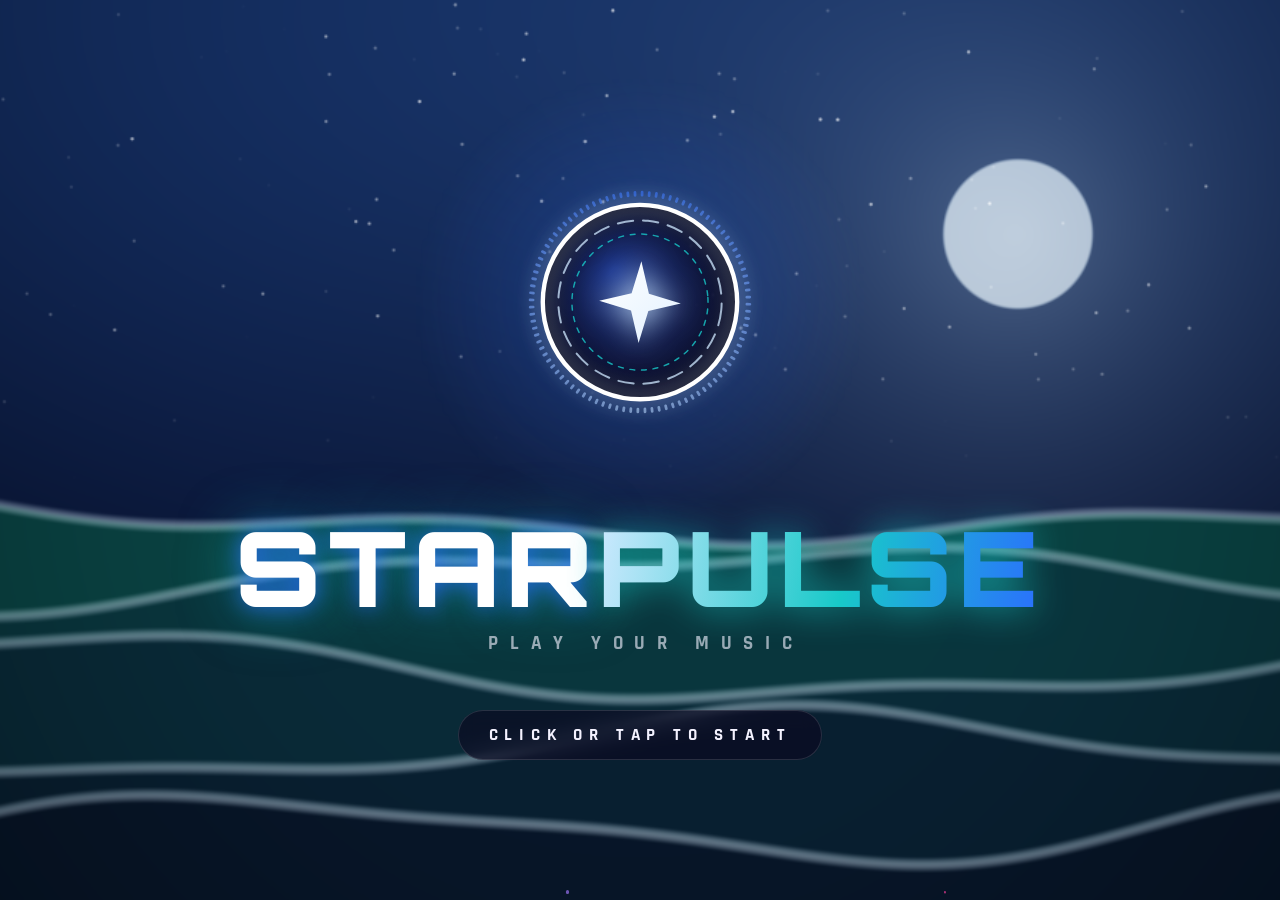
==== commit 8ca4710c: "Replace the synthesised soundtrack with real Kevin MacLeod recordings - Nine CC BY 4.0 tracks by Kev" ====
--- a/index.html
+++ b/index.html
@@ -31,7 +31,7 @@
     <div class="boot-wrap">
       <h1 class="logo">STAR<span>PULSE</span></h1>
       <div class="boot-bar"><i id="boot-fill"></i></div>
-      <div class="boot-text" id="boot-text">WARMING UP THE SYNTHS</div>
+      <div class="boot-text" id="boot-text">LOADING</div>
     </div>
   </section>
 
@@ -66,14 +66,14 @@
       <div class="menu-col">
         <h1 class="logo">STAR<span>PULSE</span></h1>
         <nav class="menu-nav">
-          <button class="mbtn primary" data-act="play"><b>PLAY</b><small>Original soundtrack · 4 difficulties each</small></button>
+          <button class="mbtn primary" data-act="play"><b>PLAY</b><small>9 featured tracks · 4 difficulties each</small></button>
           <button class="mbtn" data-act="import"><b>YOUR MUSIC</b><small>Drop in any song — instant beatmap</small></button>
           <button class="mbtn" data-act="custom"><b>CUSTOMIZE</b><small>Note skins, palettes &amp; cursor trails</small></button>
           <button class="mbtn" data-act="help"><b>HOW TO PLAY</b><small>Tap · Slide · Spin</small></button>
         </nav>
       </div>
     </div>
-    <footer class="nowplaying"><span class="eq"><i></i><i></i><i></i><i></i></span><span id="np-text">Synthesising soundtrack…</span></footer>
+    <footer class="nowplaying"><span class="eq"><i></i><i></i><i></i><i></i></span><span id="np-text">Loading music…</span><button class="credits-link" data-act="credits">MUSIC &amp; CREDITS</button></footer>
   </section>
 
   <!-- SONG SELECT -->
@@ -182,6 +182,12 @@
     <div class="custom" id="custom-body"></div>
   </div></div>
 
+  <div class="overlay" id="ov-credits"><div class="panel modal">
+    <header><h2>CREDITS</h2><button class="icon-btn" data-act="close"><svg><use href="#i-x"/></svg></button></header>
+    <div class="credits" id="credits-body"></div>
+    <footer><button class="btn play" data-act="close"><span>CLOSE</span></button></footer>
+  </div></div>
+
   <div class="overlay" id="ov-achv"><div class="panel modal">
     <header><h2>ACHIEVEMENTS</h2><div class="mult" id="achv-count">0 / 0</div><button class="icon-btn" data-act="close"><svg><use href="#i-x"/></svg></button></header>
     <div class="achv" id="achv-body"></div>
--- a/css/style.css
+++ b/css/style.css
@@ -336,3 +336,13 @@
   .info .stats { display: none; }
   .song-list { padding-left: 22px; }
 }
+
+/* credits */
+.credits-link { margin-left: auto; font: 700 12px var(--fu); letter-spacing: 0.16em; color: var(--mute); padding: 6px 12px; border: 1px solid var(--line); border-radius: 999px; background: var(--glass); }
+.credits-link:hover { color: #fff; border-color: rgba(255, 255, 255, 0.4); }
+.credits h4 { font: 700 12px var(--fu); letter-spacing: 0.3em; color: var(--c3); margin: 8px 0 6px; }
+.credits { display: flex; flex-direction: column; gap: 8px; }
+.credit { padding: 9px 12px; border-radius: 12px; background: var(--glass2); border: 1px solid var(--line); display: flex; flex-direction: column; gap: 2px; user-select: text; -webkit-user-select: text; }
+.credit b { font-size: 15px; letter-spacing: 0.03em; }
+.credit span { font-size: 12.5px; color: var(--mute); font-weight: 500; overflow-wrap: anywhere; }
+.credit a { color: var(--c3); }
